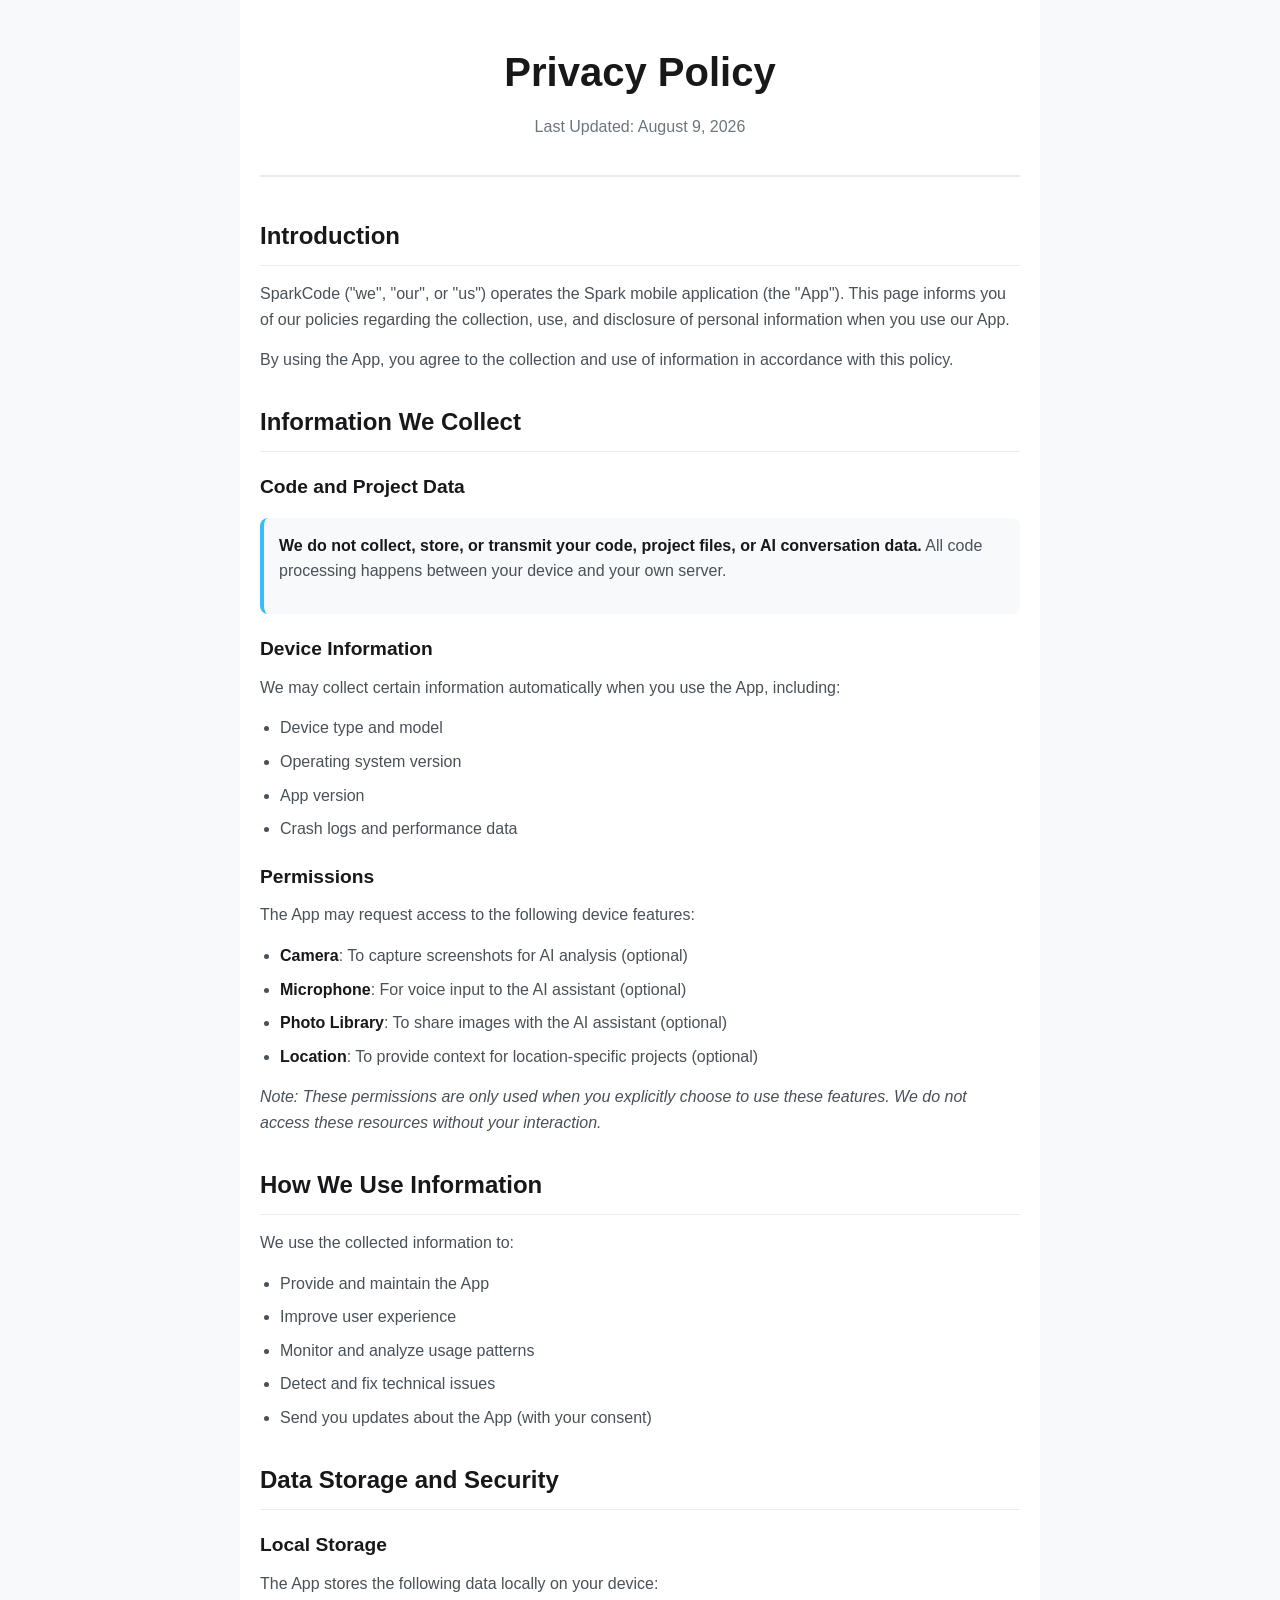
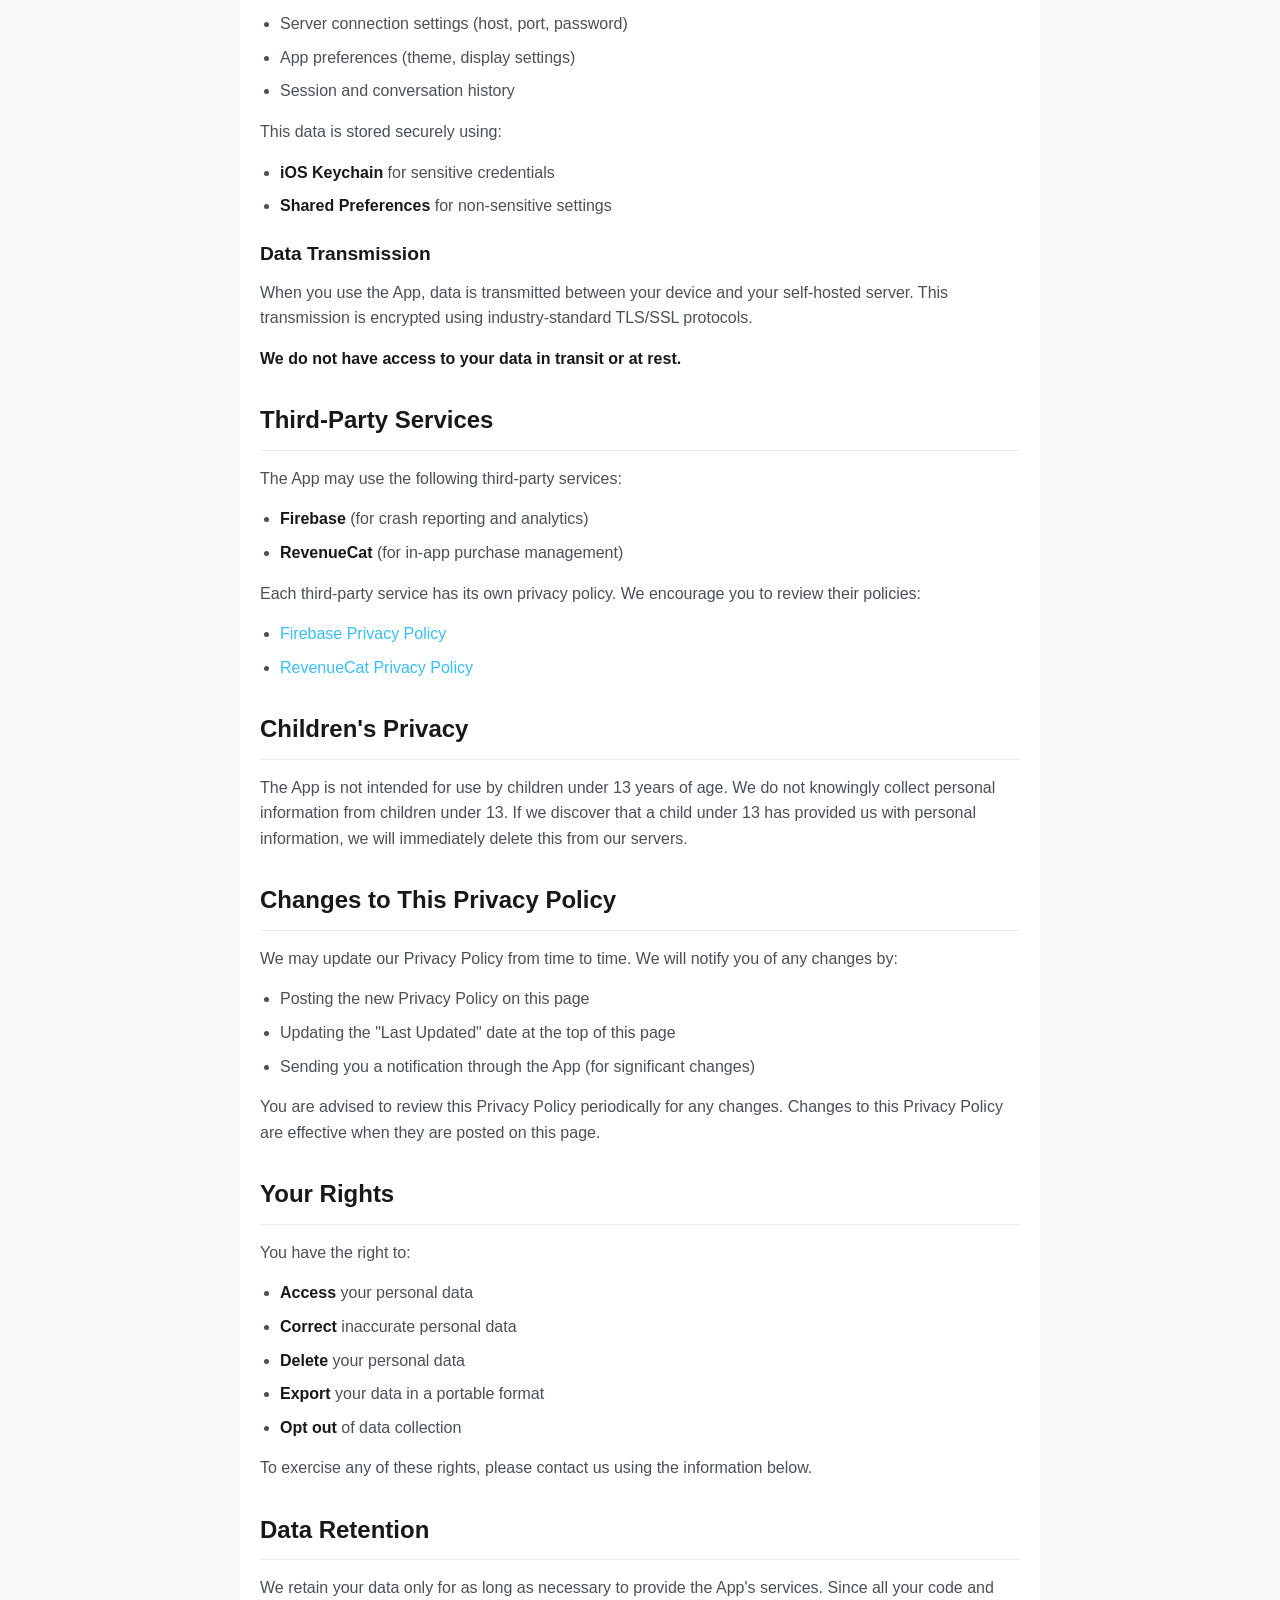
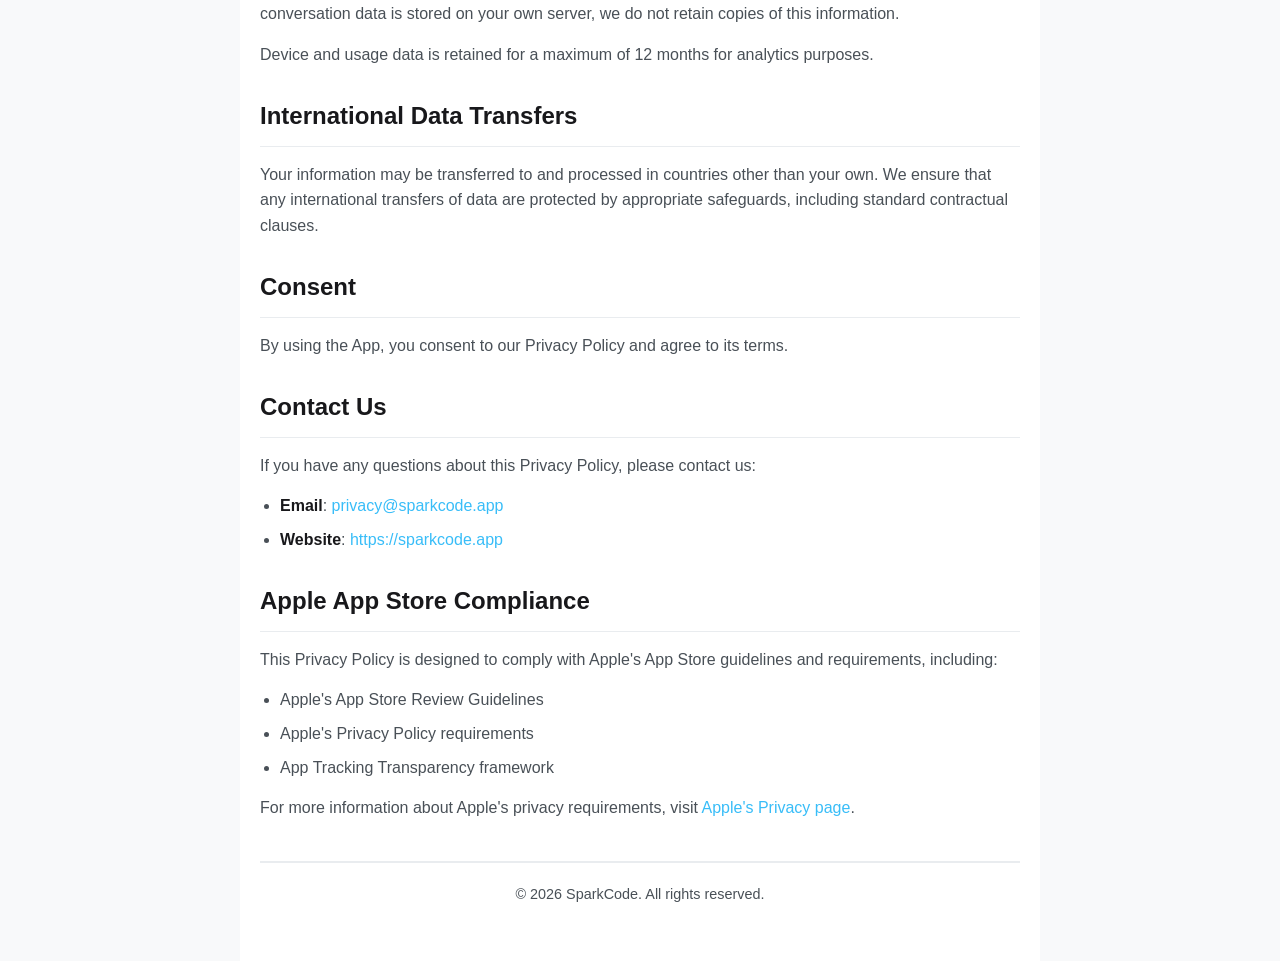
==== docs/privacy_policy.html @ 525b5759 "feat: add iPad 13 inch store images and privacy policy - Add iPad 13 inch (2048x2732) store listing " ====
<!DOCTYPE html>
<html lang="en">
<head>
    <meta charset="UTF-8">
    <meta name="viewport" content="width=device-width, initial-scale=1.0">
    <title>Privacy Policy - SparkCode</title>
    <style>
        * {
            margin: 0;
            padding: 0;
            box-sizing: border-box;
        }
        
        body {
            font-family: -apple-system, BlinkMacSystemFont, 'Segoe UI', Roboto, 'Helvetica Neue', Arial, sans-serif;
            line-height: 1.6;
            color: #333;
            background-color: #f8f9fa;
        }
        
        .container {
            max-width: 800px;
            margin: 0 auto;
            padding: 40px 20px;
            background-color: white;
            min-height: 100vh;
        }
        
        header {
            text-align: center;
            margin-bottom: 40px;
            padding-bottom: 20px;
            border-bottom: 2px solid #e9ecef;
        }
        
        h1 {
            font-size: 2.5rem;
            color: #18181b;
            margin-bottom: 10px;
        }
        
        .subtitle {
            color: #6c757d;
            font-size: 1rem;
        }
        
        h2 {
            font-size: 1.5rem;
            color: #18181b;
            margin: 30px 0 15px;
            padding-bottom: 10px;
            border-bottom: 1px solid #e9ecef;
        }
        
        h3 {
            font-size: 1.2rem;
            color: #18181b;
            margin: 20px 0 10px;
        }
        
        p {
            margin-bottom: 15px;
            color: #495057;
        }
        
        ul, ol {
            margin-bottom: 15px;
            padding-left: 20px;
        }
        
        li {
            margin-bottom: 8px;
            color: #495057;
        }
        
        a {
            color: #38bdf8;
            text-decoration: none;
        }
        
        a:hover {
            text-decoration: underline;
        }
        
        strong {
            color: #18181b;
        }
        
        .highlight {
            background-color: #f8f9fa;
            padding: 15px;
            border-radius: 8px;
            margin: 15px 0;
            border-left: 4px solid #38bdf8;
        }
        
        footer {
            margin-top: 40px;
            padding-top: 20px;
            border-top: 2px solid #e9ecef;
            text-align: center;
            color: #6c757d;
            font-size: 0.9rem;
        }
        
        @media (max-width: 768px) {
            .container {
                padding: 20px 15px;
            }
            
            h1 {
                font-size: 2rem;
            }
            
            h2 {
                font-size: 1.3rem;
            }
        }
    </style>
</head>
<body>
    <div class="container">
        <header>
            <h1>Privacy Policy</h1>
            <p class="subtitle">Last Updated: August 9, 2026</p>
        </header>

        <section>
            <h2>Introduction</h2>
            <p>SparkCode ("we", "our", or "us") operates the Spark mobile application (the "App"). This page informs you of our policies regarding the collection, use, and disclosure of personal information when you use our App.</p>
            <p>By using the App, you agree to the collection and use of information in accordance with this policy.</p>
        </section>

        <section>
            <h2>Information We Collect</h2>
            
            <h3>Code and Project Data</h3>
            <div class="highlight">
                <p><strong>We do not collect, store, or transmit your code, project files, or AI conversation data.</strong> All code processing happens between your device and your own server.</p>
            </div>
            
            <h3>Device Information</h3>
            <p>We may collect certain information automatically when you use the App, including:</p>
            <ul>
                <li>Device type and model</li>
                <li>Operating system version</li>
                <li>App version</li>
                <li>Crash logs and performance data</li>
            </ul>
            
            <h3>Permissions</h3>
            <p>The App may request access to the following device features:</p>
            <ul>
                <li><strong>Camera</strong>: To capture screenshots for AI analysis (optional)</li>
                <li><strong>Microphone</strong>: For voice input to the AI assistant (optional)</li>
                <li><strong>Photo Library</strong>: To share images with the AI assistant (optional)</li>
                <li><strong>Location</strong>: To provide context for location-specific projects (optional)</li>
            </ul>
            <p><em>Note: These permissions are only used when you explicitly choose to use these features. We do not access these resources without your interaction.</em></p>
        </section>

        <section>
            <h2>How We Use Information</h2>
            <p>We use the collected information to:</p>
            <ul>
                <li>Provide and maintain the App</li>
                <li>Improve user experience</li>
                <li>Monitor and analyze usage patterns</li>
                <li>Detect and fix technical issues</li>
                <li>Send you updates about the App (with your consent)</li>
            </ul>
        </section>

        <section>
            <h2>Data Storage and Security</h2>
            
            <h3>Local Storage</h3>
            <p>The App stores the following data locally on your device:</p>
            <ul>
                <li>Server connection settings (host, port, password)</li>
                <li>App preferences (theme, display settings)</li>
                <li>Session and conversation history</li>
            </ul>
            
            <p>This data is stored securely using:</p>
            <ul>
                <li><strong>iOS Keychain</strong> for sensitive credentials</li>
                <li><strong>Shared Preferences</strong> for non-sensitive settings</li>
            </ul>
            
            <h3>Data Transmission</h3>
            <p>When you use the App, data is transmitted between your device and your self-hosted server. This transmission is encrypted using industry-standard TLS/SSL protocols.</p>
            <p><strong>We do not have access to your data in transit or at rest.</strong></p>
        </section>

        <section>
            <h2>Third-Party Services</h2>
            <p>The App may use the following third-party services:</p>
            <ul>
                <li><strong>Firebase</strong> (for crash reporting and analytics)</li>
                <li><strong>RevenueCat</strong> (for in-app purchase management)</li>
            </ul>
            <p>Each third-party service has its own privacy policy. We encourage you to review their policies:</p>
            <ul>
                <li><a href="https://firebase.google.com/support/privacy/" target="_blank">Firebase Privacy Policy</a></li>
                <li><a href="https://www.revenuecat.com/privacy" target="_blank">RevenueCat Privacy Policy</a></li>
            </ul>
        </section>

        <section>
            <h2>Children's Privacy</h2>
            <p>The App is not intended for use by children under 13 years of age. We do not knowingly collect personal information from children under 13. If we discover that a child under 13 has provided us with personal information, we will immediately delete this from our servers.</p>
        </section>

        <section>
            <h2>Changes to This Privacy Policy</h2>
            <p>We may update our Privacy Policy from time to time. We will notify you of any changes by:</p>
            <ul>
                <li>Posting the new Privacy Policy on this page</li>
                <li>Updating the "Last Updated" date at the top of this page</li>
                <li>Sending you a notification through the App (for significant changes)</li>
            </ul>
            <p>You are advised to review this Privacy Policy periodically for any changes. Changes to this Privacy Policy are effective when they are posted on this page.</p>
        </section>

        <section>
            <h2>Your Rights</h2>
            <p>You have the right to:</p>
            <ul>
                <li><strong>Access</strong> your personal data</li>
                <li><strong>Correct</strong> inaccurate personal data</li>
                <li><strong>Delete</strong> your personal data</li>
                <li><strong>Export</strong> your data in a portable format</li>
                <li><strong>Opt out</strong> of data collection</li>
            </ul>
            <p>To exercise any of these rights, please contact us using the information below.</p>
        </section>

        <section>
            <h2>Data Retention</h2>
            <p>We retain your data only for as long as necessary to provide the App's services. Since all your code and conversation data is stored on your own server, we do not retain copies of this information.</p>
            <p>Device and usage data is retained for a maximum of 12 months for analytics purposes.</p>
        </section>

        <section>
            <h2>International Data Transfers</h2>
            <p>Your information may be transferred to and processed in countries other than your own. We ensure that any international transfers of data are protected by appropriate safeguards, including standard contractual clauses.</p>
        </section>

        <section>
            <h2>Consent</h2>
            <p>By using the App, you consent to our Privacy Policy and agree to its terms.</p>
        </section>

        <section>
            <h2>Contact Us</h2>
            <p>If you have any questions about this Privacy Policy, please contact us:</p>
            <ul>
                <li><strong>Email</strong>: <a href="mailto:privacy@sparkcode.app">privacy@sparkcode.app</a></li>
                <li><strong>Website</strong>: <a href="https://sparkcode.app" target="_blank">https://sparkcode.app</a></li>
            </ul>
        </section>

        <section>
            <h2>Apple App Store Compliance</h2>
            <p>This Privacy Policy is designed to comply with Apple's App Store guidelines and requirements, including:</p>
            <ul>
                <li>Apple's App Store Review Guidelines</li>
                <li>Apple's Privacy Policy requirements</li>
                <li>App Tracking Transparency framework</li>
            </ul>
            <p>For more information about Apple's privacy requirements, visit <a href="https://www.apple.com/privacy/" target="_blank">Apple's Privacy page</a>.</p>
        </section>

        <footer>
            <p>&copy; 2026 SparkCode. All rights reserved.</p>
        </footer>
    </div>
</body>
</html>
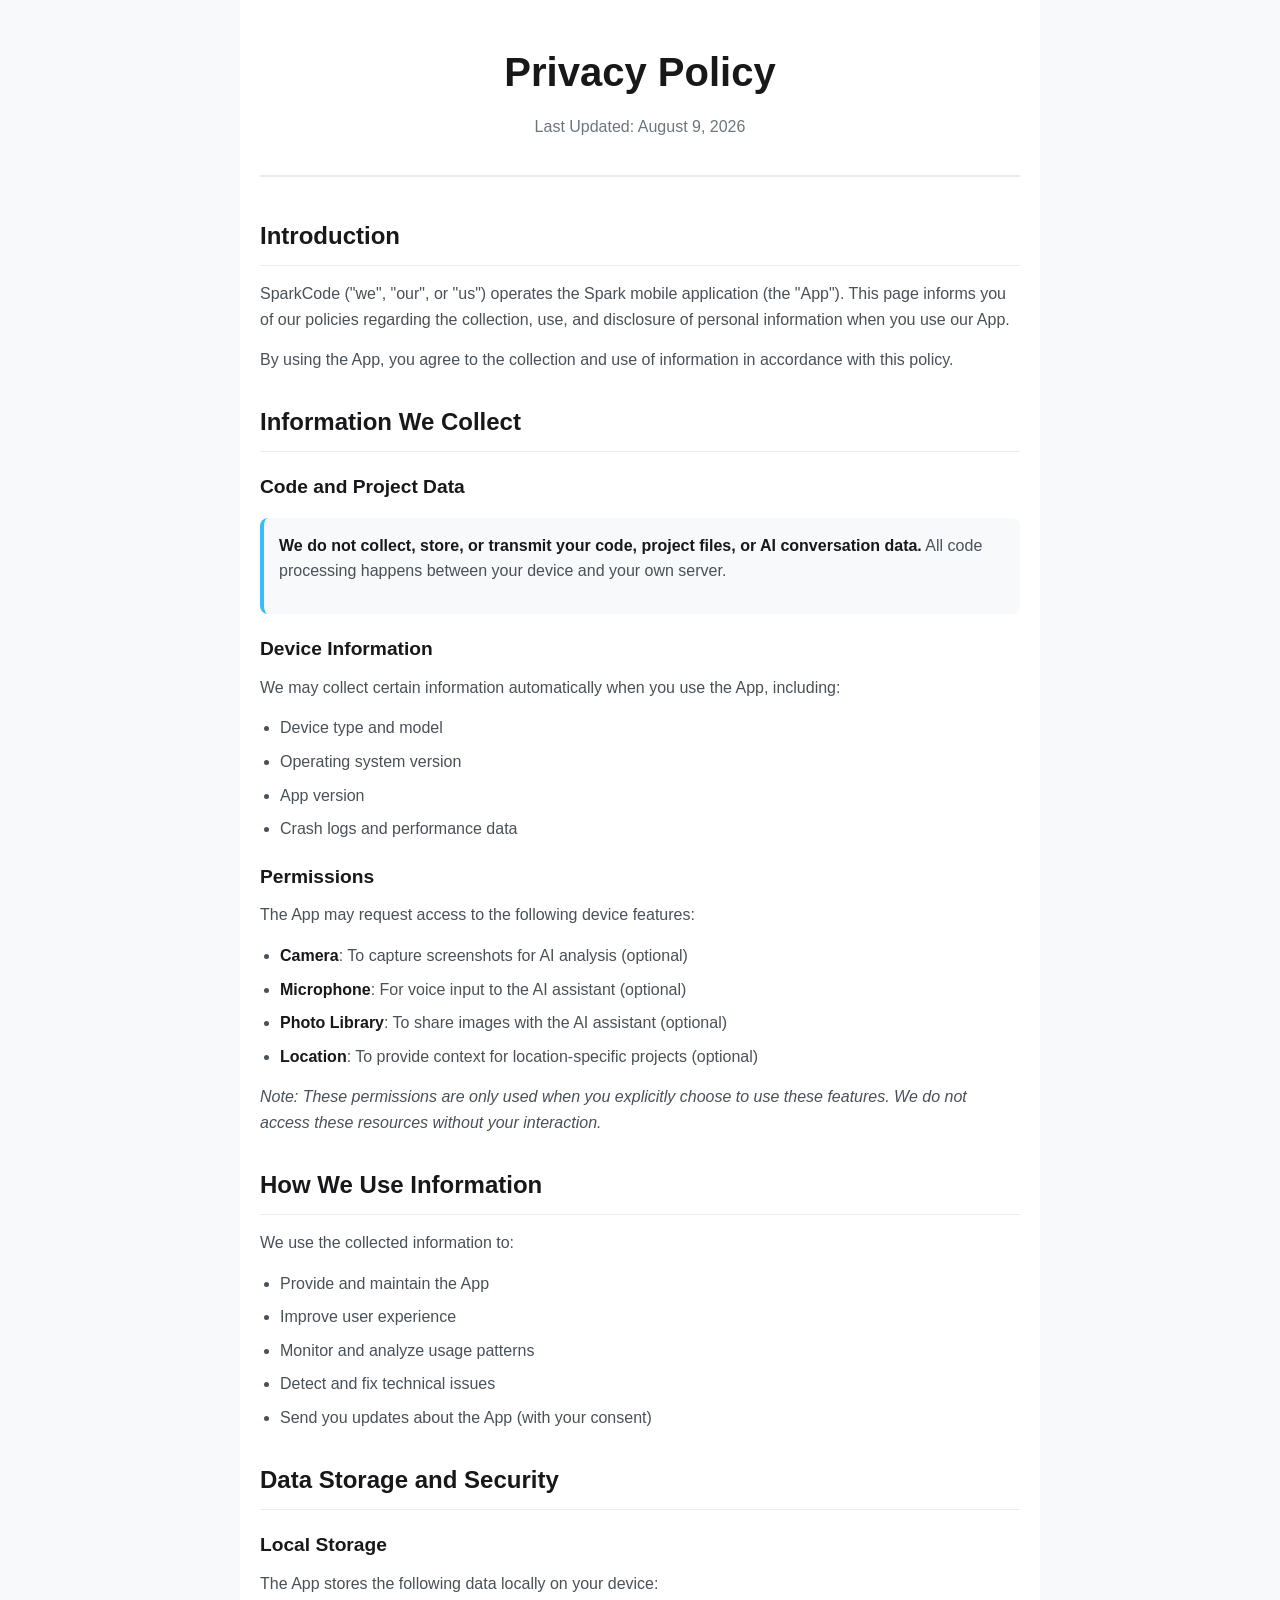
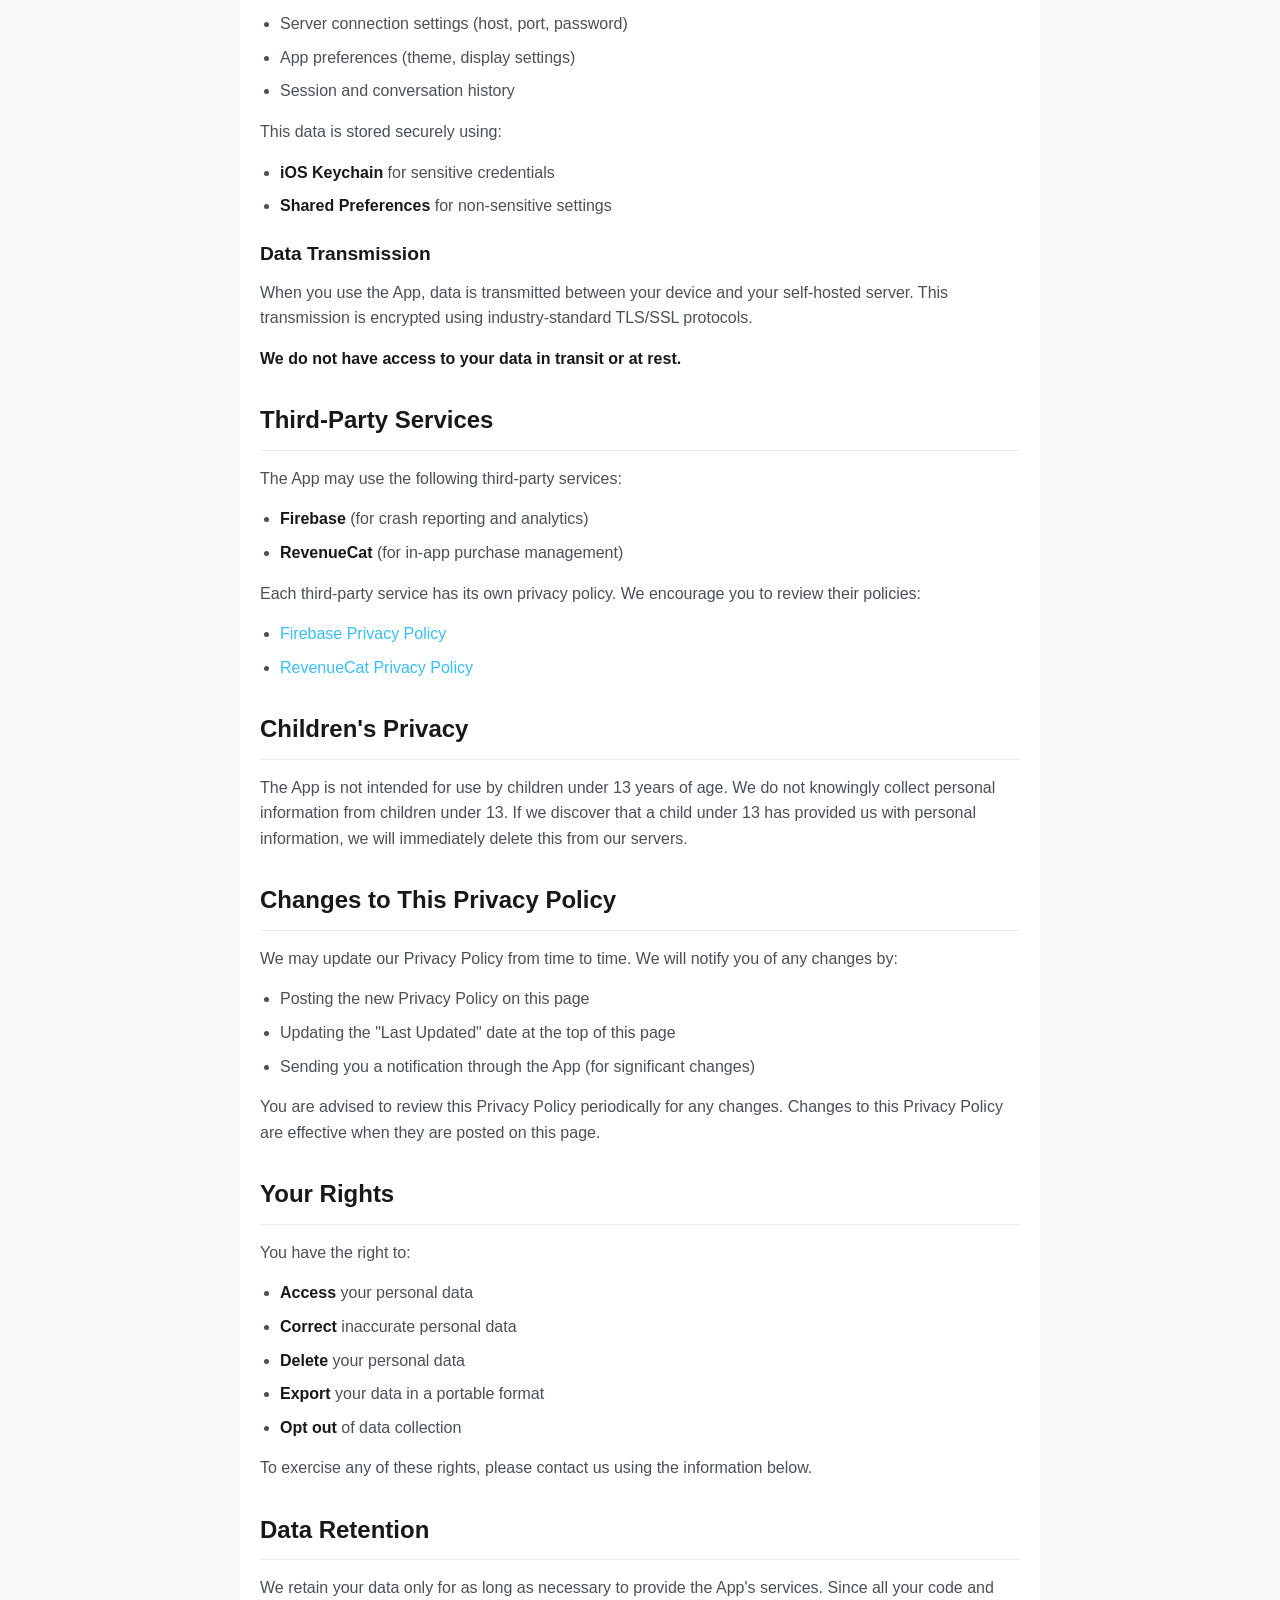
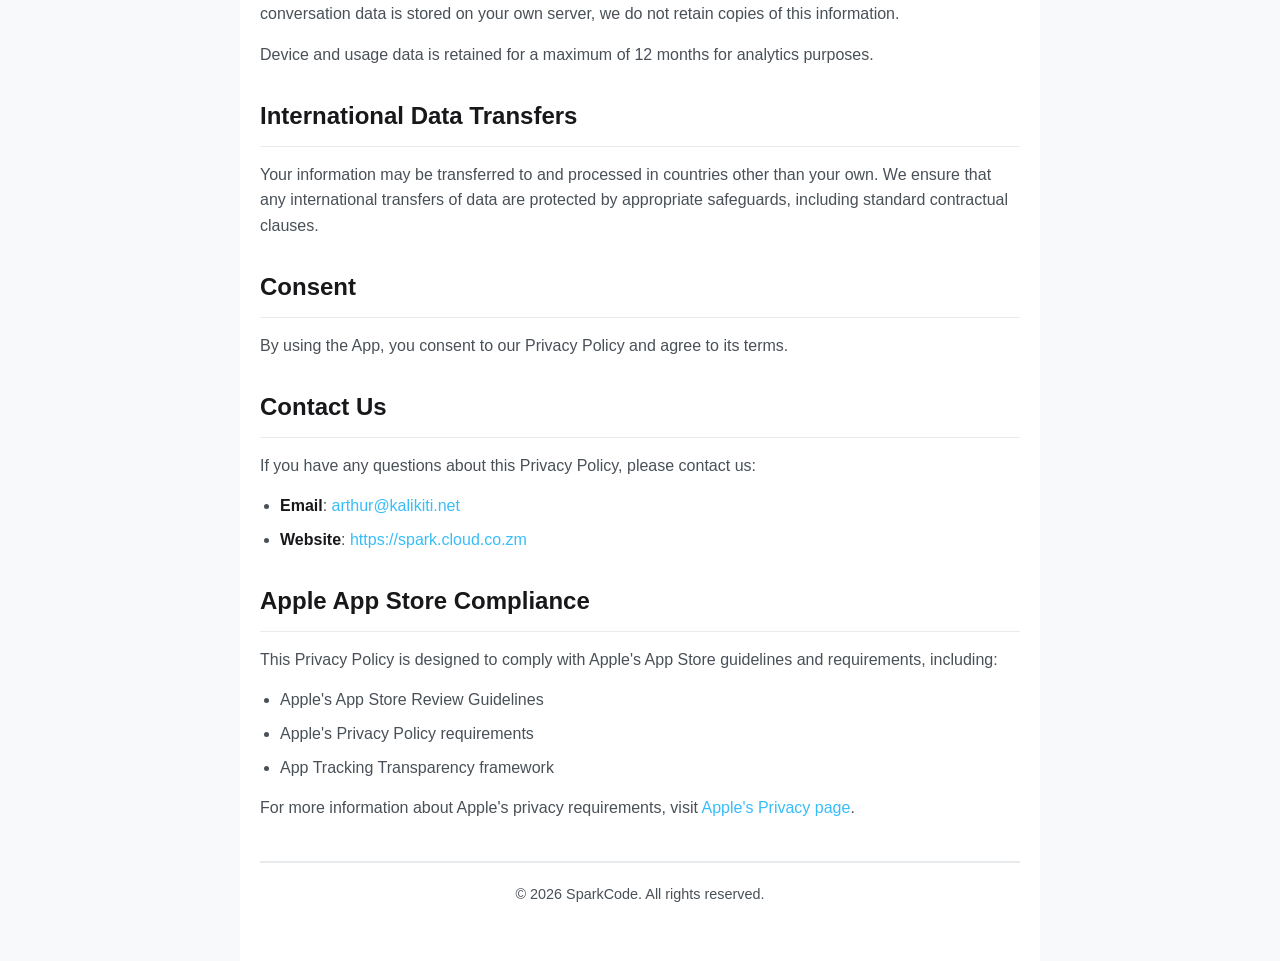
==== commit 6f8a0793: "fix: update privacy policy with correct URL and email" ====
--- a/docs/privacy_policy.html
+++ b/docs/privacy_policy.html
@@ -256,8 +256,8 @@
             <h2>Contact Us</h2>
             <p>If you have any questions about this Privacy Policy, please contact us:</p>
             <ul>
-                <li><strong>Email</strong>: <a href="mailto:privacy@sparkcode.app">privacy@sparkcode.app</a></li>
-                <li><strong>Website</strong>: <a href="https://sparkcode.app" target="_blank">https://sparkcode.app</a></li>
+                <li><strong>Email</strong>: <a href="mailto:arthur@kalikiti.net">arthur@kalikiti.net</a></li>
+                <li><strong>Website</strong>: <a href="https://spark.cloud.co.zm" target="_blank">https://spark.cloud.co.zm</a></li>
             </ul>
         </section>
 
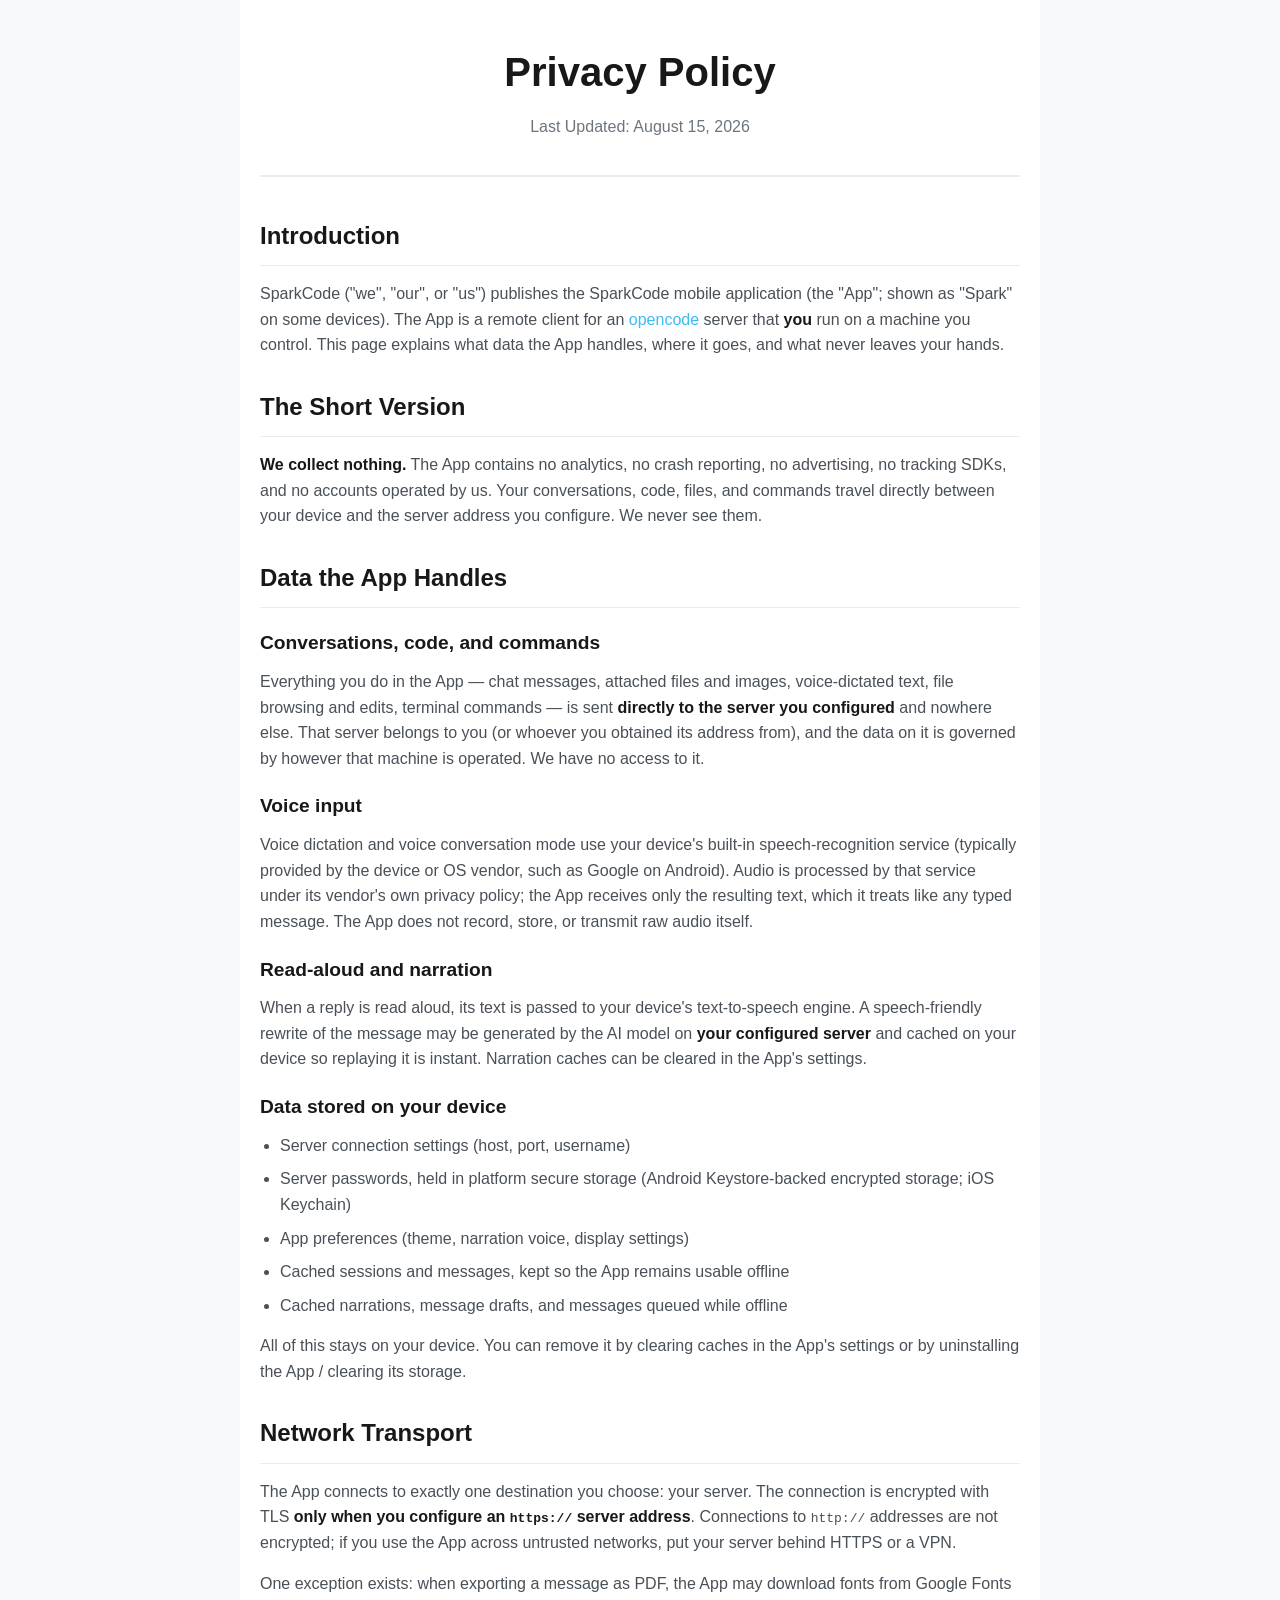
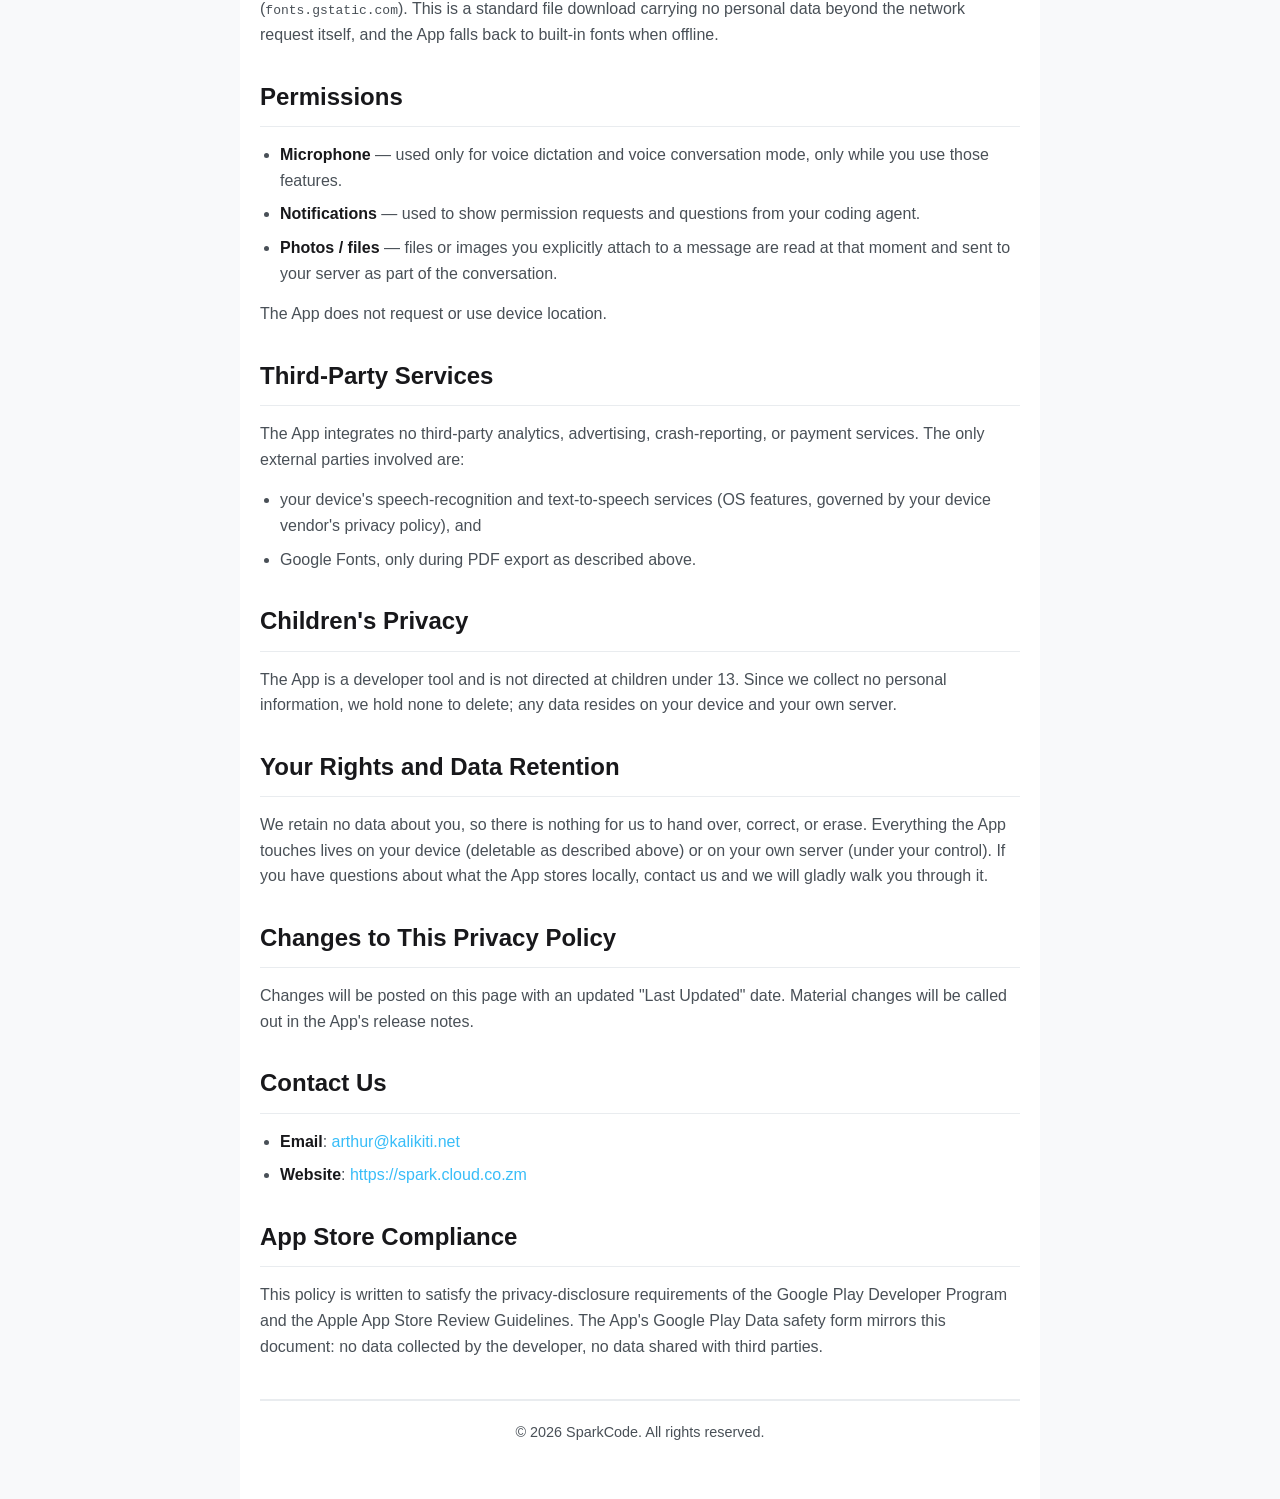
==== commit 0ef4a7ce: "docs: rewrite privacy policy to match what the app actually does The old policy was a compliance haz" ====
--- a/docs/privacy_policy.html
+++ b/docs/privacy_policy.html
@@ -122,154 +122,89 @@
     <div class="container">
         <header>
             <h1>Privacy Policy</h1>
-            <p class="subtitle">Last Updated: August 9, 2026</p>
+            <p class="subtitle">Last Updated: August 15, 2026</p>
         </header>
 
         <section>
             <h2>Introduction</h2>
-            <p>SparkCode ("we", "our", or "us") operates the Spark mobile application (the "App"). This page informs you of our policies regarding the collection, use, and disclosure of personal information when you use our App.</p>
-            <p>By using the App, you agree to the collection and use of information in accordance with this policy.</p>
-        </section>
-
-        <section>
-            <h2>Information We Collect</h2>
-            
-            <h3>Code and Project Data</h3>
-            <div class="highlight">
-                <p><strong>We do not collect, store, or transmit your code, project files, or AI conversation data.</strong> All code processing happens between your device and your own server.</p>
-            </div>
-            
-            <h3>Device Information</h3>
-            <p>We may collect certain information automatically when you use the App, including:</p>
-            <ul>
-                <li>Device type and model</li>
-                <li>Operating system version</li>
-                <li>App version</li>
-                <li>Crash logs and performance data</li>
-            </ul>
-            
-            <h3>Permissions</h3>
-            <p>The App may request access to the following device features:</p>
-            <ul>
-                <li><strong>Camera</strong>: To capture screenshots for AI analysis (optional)</li>
-                <li><strong>Microphone</strong>: For voice input to the AI assistant (optional)</li>
-                <li><strong>Photo Library</strong>: To share images with the AI assistant (optional)</li>
-                <li><strong>Location</strong>: To provide context for location-specific projects (optional)</li>
-            </ul>
-            <p><em>Note: These permissions are only used when you explicitly choose to use these features. We do not access these resources without your interaction.</em></p>
-        </section>
-
-        <section>
-            <h2>How We Use Information</h2>
-            <p>We use the collected information to:</p>
-            <ul>
-                <li>Provide and maintain the App</li>
-                <li>Improve user experience</li>
-                <li>Monitor and analyze usage patterns</li>
-                <li>Detect and fix technical issues</li>
-                <li>Send you updates about the App (with your consent)</li>
-            </ul>
-        </section>
-
-        <section>
-            <h2>Data Storage and Security</h2>
-            
-            <h3>Local Storage</h3>
-            <p>The App stores the following data locally on your device:</p>
-            <ul>
-                <li>Server connection settings (host, port, password)</li>
-                <li>App preferences (theme, display settings)</li>
-                <li>Session and conversation history</li>
-            </ul>
-            
-            <p>This data is stored securely using:</p>
-            <ul>
-                <li><strong>iOS Keychain</strong> for sensitive credentials</li>
-                <li><strong>Shared Preferences</strong> for non-sensitive settings</li>
-            </ul>
-            
-            <h3>Data Transmission</h3>
-            <p>When you use the App, data is transmitted between your device and your self-hosted server. This transmission is encrypted using industry-standard TLS/SSL protocols.</p>
-            <p><strong>We do not have access to your data in transit or at rest.</strong></p>
+            <p>SparkCode ("we", "our", or "us") publishes the SparkCode mobile application (the "App"; shown as "Spark" on some devices). The App is a remote client for an <a href="https://opencode.ai">opencode</a> server that <strong>you</strong> run on a machine you control. This page explains what data the App handles, where it goes, and what never leaves your hands.</p>
+        </section>
+
+        <section>
+            <h2>The Short Version</h2>
+            <p><strong>We collect nothing.</strong> The App contains no analytics, no crash reporting, no advertising, no tracking SDKs, and no accounts operated by us. Your conversations, code, files, and commands travel directly between your device and the server address you configure. We never see them.</p>
+        </section>
+
+        <section>
+            <h2>Data the App Handles</h2>
+            <h3>Conversations, code, and commands</h3>
+            <p>Everything you do in the App &mdash; chat messages, attached files and images, voice-dictated text, file browsing and edits, terminal commands &mdash; is sent <strong>directly to the server you configured</strong> and nowhere else. That server belongs to you (or whoever you obtained its address from), and the data on it is governed by however that machine is operated. We have no access to it.</p>
+            <h3>Voice input</h3>
+            <p>Voice dictation and voice conversation mode use your device's built-in speech-recognition service (typically provided by the device or OS vendor, such as Google on Android). Audio is processed by that service under its vendor's own privacy policy; the App receives only the resulting text, which it treats like any typed message. The App does not record, store, or transmit raw audio itself.</p>
+            <h3>Read-aloud and narration</h3>
+            <p>When a reply is read aloud, its text is passed to your device's text-to-speech engine. A speech-friendly rewrite of the message may be generated by the AI model on <strong>your configured server</strong> and cached on your device so replaying it is instant. Narration caches can be cleared in the App's settings.</p>
+            <h3>Data stored on your device</h3>
+            <ul>
+                <li>Server connection settings (host, port, username)</li>
+                <li>Server passwords, held in platform secure storage (Android Keystore-backed encrypted storage; iOS Keychain)</li>
+                <li>App preferences (theme, narration voice, display settings)</li>
+                <li>Cached sessions and messages, kept so the App remains usable offline</li>
+                <li>Cached narrations, message drafts, and messages queued while offline</li>
+            </ul>
+            <p>All of this stays on your device. You can remove it by clearing caches in the App's settings or by uninstalling the App / clearing its storage.</p>
+        </section>
+
+        <section>
+            <h2>Network Transport</h2>
+            <p>The App connects to exactly one destination you choose: your server. The connection is encrypted with TLS <strong>only when you configure an <code>https://</code> server address</strong>. Connections to <code>http://</code> addresses are not encrypted; if you use the App across untrusted networks, put your server behind HTTPS or a VPN.</p>
+            <p>One exception exists: when exporting a message as PDF, the App may download fonts from Google Fonts (<code>fonts.gstatic.com</code>). This is a standard file download carrying no personal data beyond the network request itself, and the App falls back to built-in fonts when offline.</p>
+        </section>
+
+        <section>
+            <h2>Permissions</h2>
+            <ul>
+                <li><strong>Microphone</strong> &mdash; used only for voice dictation and voice conversation mode, only while you use those features.</li>
+                <li><strong>Notifications</strong> &mdash; used to show permission requests and questions from your coding agent.</li>
+                <li><strong>Photos / files</strong> &mdash; files or images you explicitly attach to a message are read at that moment and sent to your server as part of the conversation.</li>
+            </ul>
+            <p>The App does not request or use device location.</p>
         </section>
 
         <section>
             <h2>Third-Party Services</h2>
-            <p>The App may use the following third-party services:</p>
-            <ul>
-                <li><strong>Firebase</strong> (for crash reporting and analytics)</li>
-                <li><strong>RevenueCat</strong> (for in-app purchase management)</li>
-            </ul>
-            <p>Each third-party service has its own privacy policy. We encourage you to review their policies:</p>
-            <ul>
-                <li><a href="https://firebase.google.com/support/privacy/" target="_blank">Firebase Privacy Policy</a></li>
-                <li><a href="https://www.revenuecat.com/privacy" target="_blank">RevenueCat Privacy Policy</a></li>
+            <p>The App integrates no third-party analytics, advertising, crash-reporting, or payment services. The only external parties involved are:</p>
+            <ul>
+                <li>your device's speech-recognition and text-to-speech services (OS features, governed by your device vendor's privacy policy), and</li>
+                <li>Google Fonts, only during PDF export as described above.</li>
             </ul>
         </section>
 
         <section>
             <h2>Children's Privacy</h2>
-            <p>The App is not intended for use by children under 13 years of age. We do not knowingly collect personal information from children under 13. If we discover that a child under 13 has provided us with personal information, we will immediately delete this from our servers.</p>
+            <p>The App is a developer tool and is not directed at children under 13. Since we collect no personal information, we hold none to delete; any data resides on your device and your own server.</p>
+        </section>
+
+        <section>
+            <h2>Your Rights and Data Retention</h2>
+            <p>We retain no data about you, so there is nothing for us to hand over, correct, or erase. Everything the App touches lives on your device (deletable as described above) or on your own server (under your control). If you have questions about what the App stores locally, contact us and we will gladly walk you through it.</p>
         </section>
 
         <section>
             <h2>Changes to This Privacy Policy</h2>
-            <p>We may update our Privacy Policy from time to time. We will notify you of any changes by:</p>
-            <ul>
-                <li>Posting the new Privacy Policy on this page</li>
-                <li>Updating the "Last Updated" date at the top of this page</li>
-                <li>Sending you a notification through the App (for significant changes)</li>
-            </ul>
-            <p>You are advised to review this Privacy Policy periodically for any changes. Changes to this Privacy Policy are effective when they are posted on this page.</p>
-        </section>
-
-        <section>
-            <h2>Your Rights</h2>
-            <p>You have the right to:</p>
-            <ul>
-                <li><strong>Access</strong> your personal data</li>
-                <li><strong>Correct</strong> inaccurate personal data</li>
-                <li><strong>Delete</strong> your personal data</li>
-                <li><strong>Export</strong> your data in a portable format</li>
-                <li><strong>Opt out</strong> of data collection</li>
-            </ul>
-            <p>To exercise any of these rights, please contact us using the information below.</p>
-        </section>
-
-        <section>
-            <h2>Data Retention</h2>
-            <p>We retain your data only for as long as necessary to provide the App's services. Since all your code and conversation data is stored on your own server, we do not retain copies of this information.</p>
-            <p>Device and usage data is retained for a maximum of 12 months for analytics purposes.</p>
-        </section>
-
-        <section>
-            <h2>International Data Transfers</h2>
-            <p>Your information may be transferred to and processed in countries other than your own. We ensure that any international transfers of data are protected by appropriate safeguards, including standard contractual clauses.</p>
-        </section>
-
-        <section>
-            <h2>Consent</h2>
-            <p>By using the App, you consent to our Privacy Policy and agree to its terms.</p>
+            <p>Changes will be posted on this page with an updated "Last Updated" date. Material changes will be called out in the App's release notes.</p>
         </section>
 
         <section>
             <h2>Contact Us</h2>
-            <p>If you have any questions about this Privacy Policy, please contact us:</p>
             <ul>
                 <li><strong>Email</strong>: <a href="mailto:arthur@kalikiti.net">arthur@kalikiti.net</a></li>
-                <li><strong>Website</strong>: <a href="https://spark.cloud.co.zm" target="_blank">https://spark.cloud.co.zm</a></li>
-            </ul>
-        </section>
-
-        <section>
-            <h2>Apple App Store Compliance</h2>
-            <p>This Privacy Policy is designed to comply with Apple's App Store guidelines and requirements, including:</p>
-            <ul>
-                <li>Apple's App Store Review Guidelines</li>
-                <li>Apple's Privacy Policy requirements</li>
-                <li>App Tracking Transparency framework</li>
-            </ul>
-            <p>For more information about Apple's privacy requirements, visit <a href="https://www.apple.com/privacy/" target="_blank">Apple's Privacy page</a>.</p>
+                <li><strong>Website</strong>: <a href="https://spark.cloud.co.zm">https://spark.cloud.co.zm</a></li>
+            </ul>
+        </section>
+
+        <section>
+            <h2>App Store Compliance</h2>
+            <p>This policy is written to satisfy the privacy-disclosure requirements of the Google Play Developer Program and the Apple App Store Review Guidelines. The App's Google Play Data safety form mirrors this document: no data collected by the developer, no data shared with third parties.</p>
         </section>
 
         <footer>
